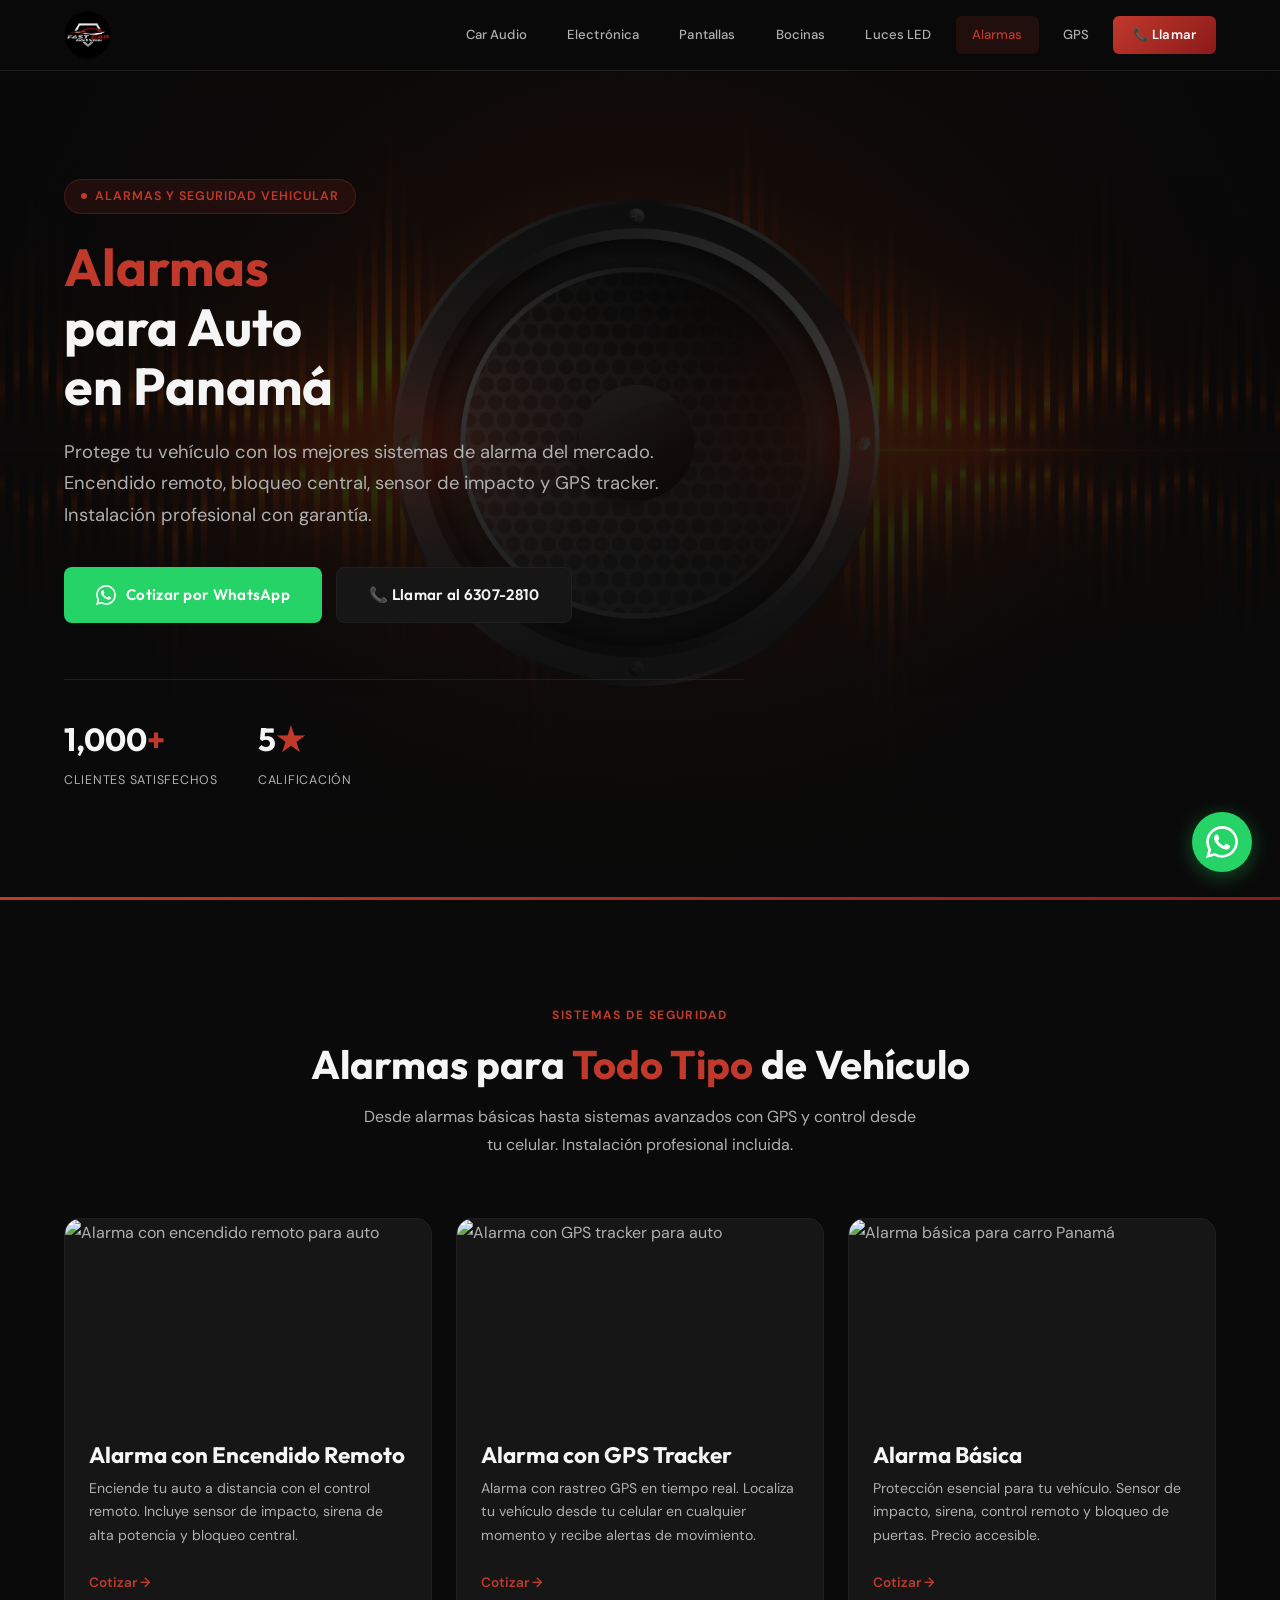
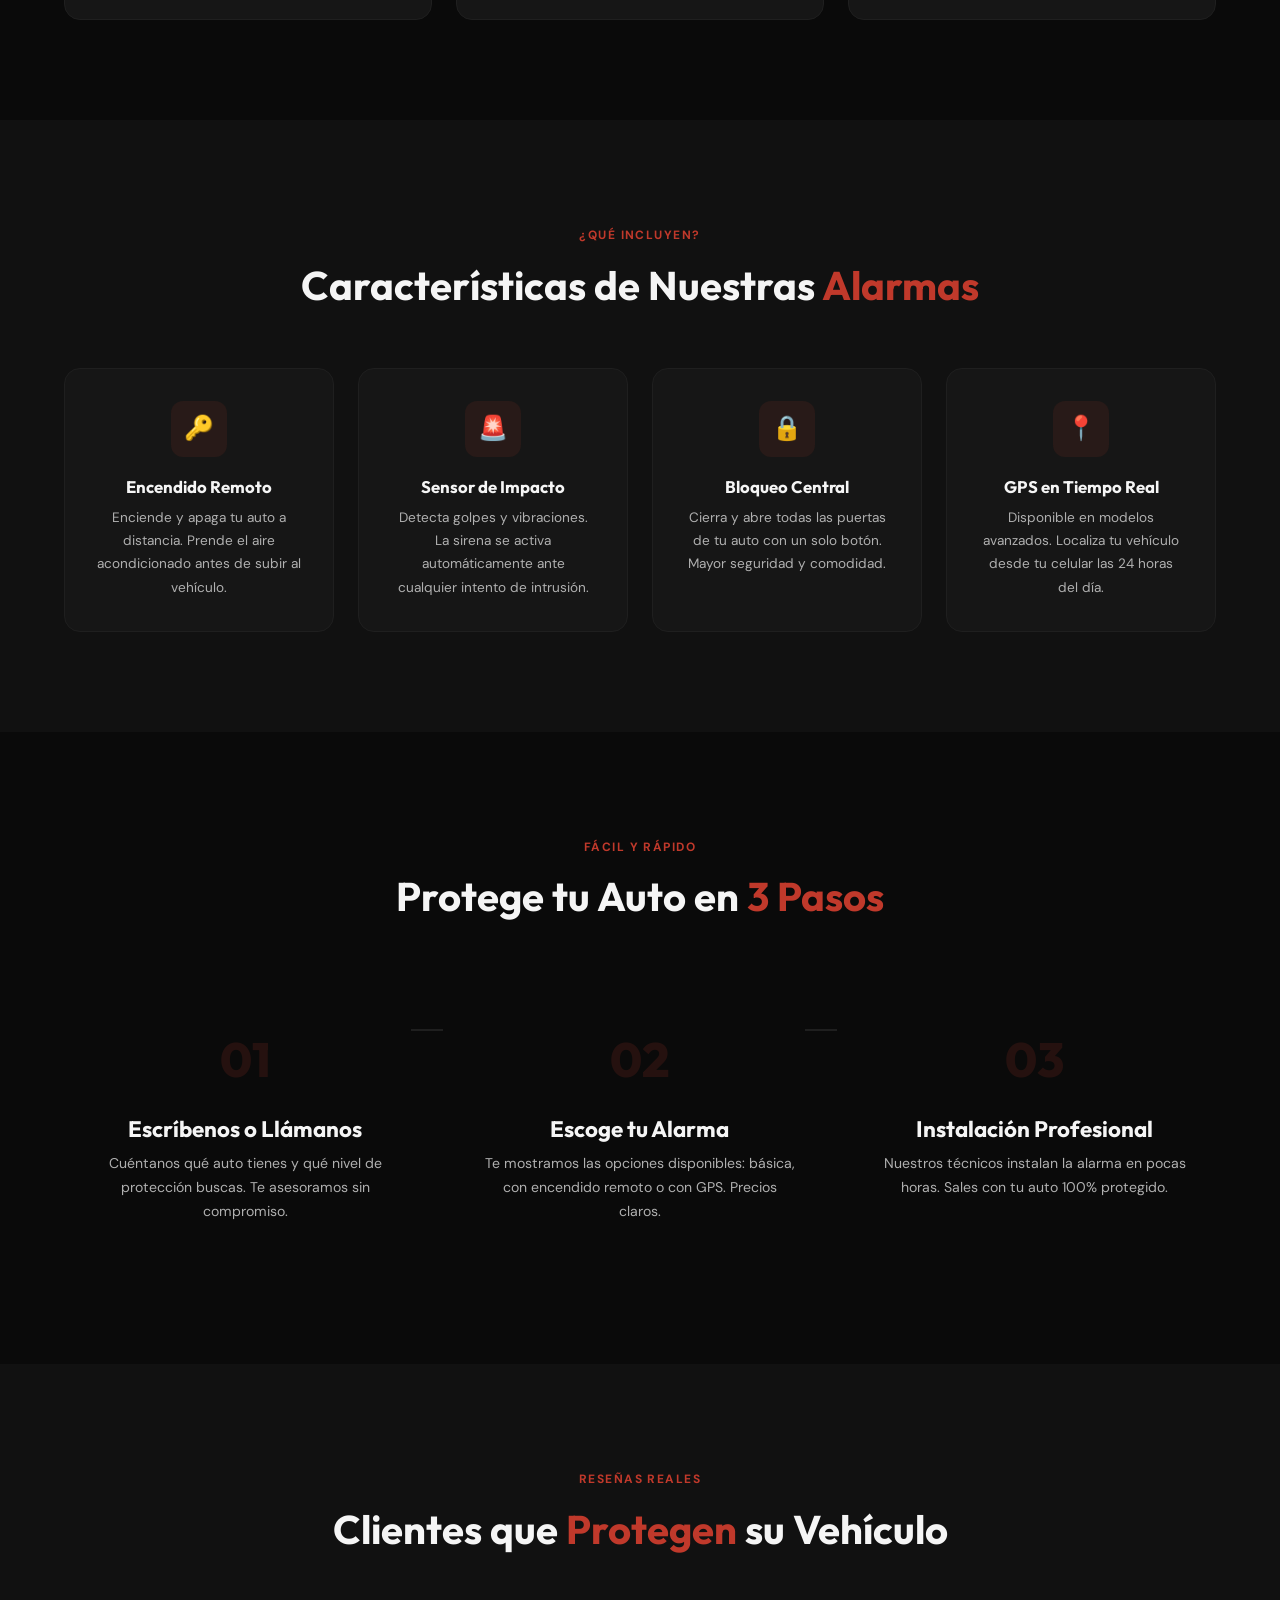
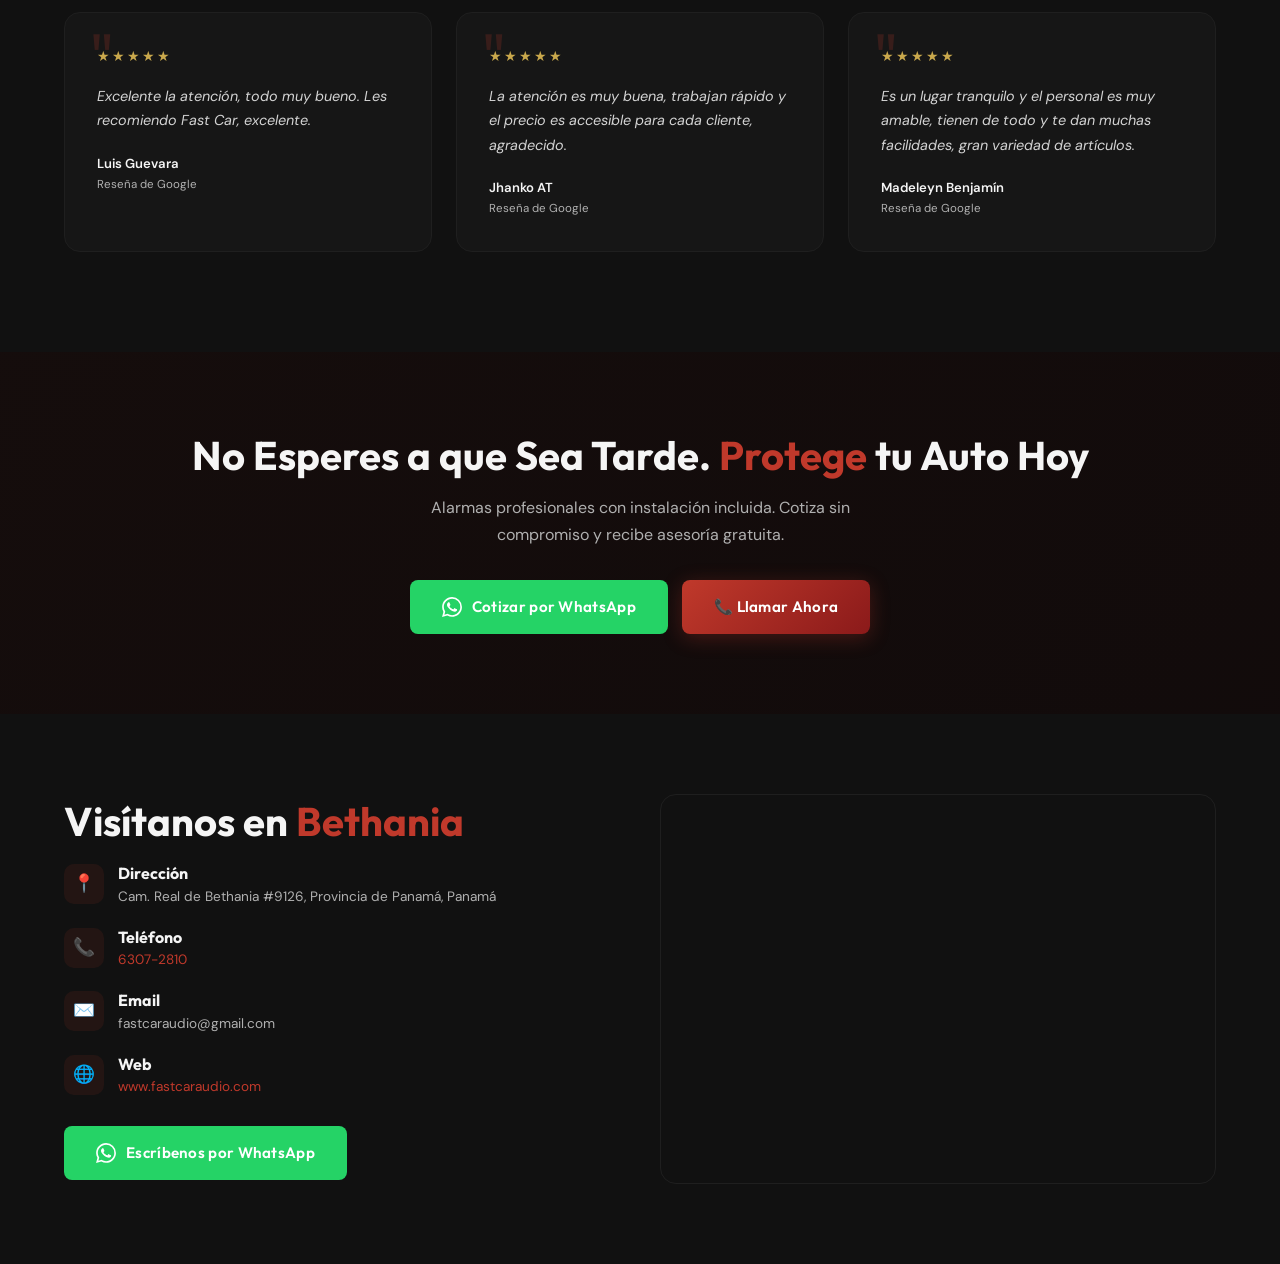
==== alarmas-auto.html @ 28c98e9f "." ====
<!DOCTYPE html>
<html lang="es">
<head>
  <meta charset="UTF-8">
  <meta name="viewport" content="width=device-width, initial-scale=1.0">
  <title>Alarmas para Auto en Panamá | Fast Car Audio & Systems</title>
  <meta name="description" content="Alarmas para auto en Panamá. Instalación de alarmas con encendido remoto, bloqueo central y GPS tracker. Protege tu vehículo. Cotiza ahora.">
  <meta name="robots" content="noindex, nofollow">
  <link rel="preconnect" href="https://fonts.googleapis.com">
  <link rel="preconnect" href="https://fonts.gstatic.com" crossorigin>
  <link href="https://fonts.googleapis.com/css2?family=Outfit:wght@400;500;600;700;800&family=DM+Sans:wght@400;500;600;700&display=swap" rel="stylesheet">
  <link rel="stylesheet" href="styles.css">
  <link rel="icon" href="logo.webp" type="image/png">

  <!-- ═══ TRACKING: REEMPLAZAR IDs POR LOS DEL CLIENTE ═══ -->
  <!--
  <script async src="https://www.googletagmanager.com/gtag/js?id=AW-XXXXXXXXX"></script>
  <script>
    window.dataLayer = window.dataLayer || [];
    function gtag(){dataLayer.push(arguments);}
    gtag('js', new Date());
    gtag('config', 'AW-XXXXXXXXX');
    gtag('config', 'G-XXXXXXXXXX');
  </script>
  -->
</head>
<body>

  <!-- ══════════════════════════════════════════════════ -->
  <!--                    NAVBAR                         -->
  <!-- ══════════════════════════════════════════════════ -->
  <nav class="navbar">
    <div class="nav-container">
      <a href="index.html" class="nav-logo">
        <img src="logo.webp" alt="Fast Car Audio & Systems" width="48" height="48">
      </a>
      <div class="nav-links">
        <a href="index.html">Car Audio</a>
        <a href="electronica-panama.html">Electrónica</a>
        <a href="pantallas-android.html">Pantallas</a>
        <a href="bocinas-sonido.html">Bocinas</a>
        <a href="luces-led.html">Luces LED</a>
        <a href="alarmas-auto.html" class="activo">Alarmas</a>
        <a href="gps-vehiculos.html">GPS</a>
        <a href="tel:+50763072810" class="nav-cta">📞 Llamar</a>
      </div>
      <button class="nav-hamburger" aria-label="Abrir menú">
        <span></span><span></span><span></span>
      </button>
    </div>
  </nav>

  <div class="nav-mobile-overlay">
    <button class="nav-mobile-close" aria-label="Cerrar menú">✕</button>
    <a href="index.html">Car Audio</a>
    <a href="electronica-panama.html">Electrónica</a>
    <a href="pantallas-android.html">Pantallas Android</a>
    <a href="bocinas-sonido.html">Bocinas y Sonido</a>
    <a href="luces-led.html">Luces LED</a>
    <a href="alarmas-auto.html">Alarmas</a>
    <a href="gps-vehiculos.html">GPS</a>
    <a href="tel:+50763072810" style="color: var(--rojo); font-weight: 700;">📞 6307-2810</a>
  </div>

  <!-- ══════════════════════════════════════════════════ -->
  <!--                     HERO                          -->
  <!-- ══════════════════════════════════════════════════ -->
  <section class="hero">
    <div class="hero-bg">
      <img src="imagen1.jpg" alt="Alarmas para auto en Panamá">
    </div>
    <div class="container">
      <div class="hero-content">
        <div class="hero-badge">Alarmas y Seguridad Vehicular</div>

        <h1>
          <span><span class="acento">Alarmas</span> para Auto</span>
          <span>en Panamá</span>
        </h1>

        <p class="subtitulo">
          Protege tu vehículo con los mejores sistemas de alarma del mercado. Encendido remoto, bloqueo central, sensor de impacto y GPS tracker. Instalación profesional con garantía.
        </p>

        <div class="hero-botones">
          <a href="https://wa.me/50763072810?text=Hola%2C%20quiero%20cotizar%20una%20alarma%20para%20mi%20auto" class="btn btn-whatsapp" data-tracking="hero_whatsapp_alarmas" target="_blank" rel="noopener">
            <svg class="btn-icon" viewBox="0 0 24 24" fill="currentColor"><path d="M17.472 14.382c-.297-.149-1.758-.867-2.03-.967-.273-.099-.471-.148-.67.15-.197.297-.767.966-.94 1.164-.173.199-.347.223-.644.075-.297-.15-1.255-.463-2.39-1.475-.883-.788-1.48-1.761-1.653-2.059-.173-.297-.018-.458.13-.606.134-.133.298-.347.446-.52.149-.174.198-.298.298-.497.099-.198.05-.371-.025-.52-.075-.149-.669-1.612-.916-2.207-.242-.579-.487-.5-.669-.51-.173-.008-.371-.01-.57-.01-.198 0-.52.074-.792.372-.272.297-1.04 1.016-1.04 2.479 0 1.462 1.065 2.875 1.213 3.074.149.198 2.096 3.2 5.077 4.487.709.306 1.262.489 1.694.625.712.227 1.36.195 1.871.118.571-.085 1.758-.719 2.006-1.413.248-.694.248-1.289.173-1.413-.074-.124-.272-.198-.57-.347m-5.421 7.403h-.004a9.87 9.87 0 01-5.031-1.378l-.361-.214-3.741.982.998-3.648-.235-.374a9.86 9.86 0 01-1.51-5.26c.001-5.45 4.436-9.884 9.888-9.884 2.64 0 5.122 1.03 6.988 2.898a9.825 9.825 0 012.893 6.994c-.003 5.45-4.437 9.884-9.885 9.884m8.413-18.297A11.815 11.815 0 0012.05 0C5.495 0 .16 5.335.157 11.892c0 2.096.547 4.142 1.588 5.945L.057 24l6.305-1.654a11.882 11.882 0 005.683 1.448h.005c6.554 0 11.89-5.335 11.893-11.893a11.821 11.821 0 00-3.48-8.413z"/></svg>
            Cotizar por WhatsApp
          </a>
          <a href="tel:+50763072810" class="btn btn-telefono" data-tracking="hero_call_alarmas">
            📞 Llamar al 6307-2810
          </a>
        </div>

        <div class="hero-stats">
          <div>
            <div class="hero-stat-numero">1,000<span class="acento">+</span></div>
            <div class="hero-stat-label">Clientes Satisfechos</div>
          </div>
          <div>
            <div class="hero-stat-numero">5<span class="acento">★</span></div>
            <div class="hero-stat-label">Calificación</div>
          </div>
        </div>
      </div>
    </div>
  </section>

  <!-- ══════════════════════════════════════════════════ -->
  <!--           PRODUCTOS: ALARMAS                      -->
  <!-- ══════════════════════════════════════════════════ -->
  <section class="seccion" id="productos">
    <div class="container">
      <div class="seccion-header fade-in">
        <span class="etiqueta">Sistemas de Seguridad</span>
        <h2>Alarmas para <span class="acento">Todo Tipo</span> de Vehículo</h2>
        <p>Desde alarmas básicas hasta sistemas avanzados con GPS y control desde tu celular. Instalación profesional incluida.</p>
      </div>

      <div class="grid-cards">

        <div class="card fade-in">
          <img src="imagen2.png" alt="Alarma con encendido remoto para auto" class="card-img">
          <div class="card-body">
            <h3>Alarma con Encendido Remoto</h3>
            <p>Enciende tu auto a distancia con el control remoto. Incluye sensor de impacto, sirena de alta potencia y bloqueo central.</p>
            <a href="https://wa.me/50763072810?text=Hola%2C%20quiero%20cotizar%20una%20alarma%20con%20encendido%20remoto" class="card-link" target="_blank" rel="noopener">Cotizar →</a>
          </div>
        </div>

        <div class="card fade-in">
          <img src="imagen3.png" alt="Alarma con GPS tracker para auto" class="card-img">
          <div class="card-body">
            <h3>Alarma con GPS Tracker</h3>
            <p>Alarma con rastreo GPS en tiempo real. Localiza tu vehículo desde tu celular en cualquier momento y recibe alertas de movimiento.</p>
            <a href="https://wa.me/50763072810?text=Hola%2C%20quiero%20cotizar%20una%20alarma%20con%20GPS" class="card-link" target="_blank" rel="noopener">Cotizar →</a>
          </div>
        </div>

        <div class="card fade-in">
          <img src="imagen4.png" alt="Alarma básica para carro Panamá" class="card-img">
          <div class="card-body">
            <h3>Alarma Básica</h3>
            <p>Protección esencial para tu vehículo. Sensor de impacto, sirena, control remoto y bloqueo de puertas. Precio accesible.</p>
            <a href="https://wa.me/50763072810?text=Hola%2C%20quiero%20cotizar%20una%20alarma%20básica" class="card-link" target="_blank" rel="noopener">Cotizar →</a>
          </div>
        </div>

      </div>
    </div>
  </section>

  <!-- ══════════════════════════════════════════════════ -->
  <!--             CARACTERÍSTICAS ALARMA                -->
  <!-- ══════════════════════════════════════════════════ -->
  <section class="seccion seccion-oscura" id="ventajas">
    <div class="container">
      <div class="seccion-header fade-in">
        <span class="etiqueta">¿Qué incluyen?</span>
        <h2>Características de Nuestras <span class="acento">Alarmas</span></h2>
      </div>

      <div class="ventajas-grid">
        <div class="ventaja-item fade-in">
          <div class="ventaja-icono">🔑</div>
          <h3>Encendido Remoto</h3>
          <p>Enciende y apaga tu auto a distancia. Prende el aire acondicionado antes de subir al vehículo.</p>
        </div>
        <div class="ventaja-item fade-in">
          <div class="ventaja-icono">🚨</div>
          <h3>Sensor de Impacto</h3>
          <p>Detecta golpes y vibraciones. La sirena se activa automáticamente ante cualquier intento de intrusión.</p>
        </div>
        <div class="ventaja-item fade-in">
          <div class="ventaja-icono">🔒</div>
          <h3>Bloqueo Central</h3>
          <p>Cierra y abre todas las puertas de tu auto con un solo botón. Mayor seguridad y comodidad.</p>
        </div>
        <div class="ventaja-item fade-in">
          <div class="ventaja-icono">📍</div>
          <h3>GPS en Tiempo Real</h3>
          <p>Disponible en modelos avanzados. Localiza tu vehículo desde tu celular las 24 horas del día.</p>
        </div>
      </div>
    </div>
  </section>

  <!-- ══════════════════════════════════════════════════ -->
  <!--              PROCESO / 3 PASOS                    -->
  <!-- ══════════════════════════════════════════════════ -->
  <section class="seccion" id="proceso">
    <div class="container">
      <div class="seccion-header fade-in">
        <span class="etiqueta">Fácil y rápido</span>
        <h2>Protege tu Auto en <span class="acento">3 Pasos</span></h2>
      </div>
      <div class="pasos-grid fade-in">
        <div class="paso">
          <h3>Escríbenos o Llámanos</h3>
          <p>Cuéntanos qué auto tienes y qué nivel de protección buscas. Te asesoramos sin compromiso.</p>
        </div>
        <div class="paso">
          <h3>Escoge tu Alarma</h3>
          <p>Te mostramos las opciones disponibles: básica, con encendido remoto o con GPS. Precios claros.</p>
        </div>
        <div class="paso">
          <h3>Instalación Profesional</h3>
          <p>Nuestros técnicos instalan la alarma en pocas horas. Sales con tu auto 100% protegido.</p>
        </div>
      </div>
    </div>
  </section>

  <!-- ══════════════════════════════════════════════════ -->
  <!--                  TESTIMONIOS                      -->
  <!-- ══════════════════════════════════════════════════ -->
  <section class="seccion seccion-oscura" id="testimonios">
    <div class="container">
      <div class="seccion-header fade-in">
        <span class="etiqueta">Reseñas reales</span>
        <h2>Clientes que <span class="acento">Protegen</span> su Vehículo</h2>
      </div>
      <div class="testimonios-grid">
        <div class="testimonio fade-in">
          <div class="testimonio-estrellas">★★★★★</div>
          <p>Excelente la atención, todo muy bueno. Les recomiendo Fast Car, excelente.</p>
          <div class="testimonio-autor">Luis Guevara</div>
          <div class="testimonio-fuente">Reseña de Google</div>
        </div>
        <div class="testimonio fade-in">
          <div class="testimonio-estrellas">★★★★★</div>
          <p>La atención es muy buena, trabajan rápido y el precio es accesible para cada cliente, agradecido.</p>
          <div class="testimonio-autor">Jhanko AT</div>
          <div class="testimonio-fuente">Reseña de Google</div>
        </div>
        <div class="testimonio fade-in">
          <div class="testimonio-estrellas">★★★★★</div>
          <p>Es un lugar tranquilo y el personal es muy amable, tienen de todo y te dan muchas facilidades, gran variedad de artículos.</p>
          <div class="testimonio-autor">Madeleyn Benjamín</div>
          <div class="testimonio-fuente">Reseña de Google</div>
        </div>
      </div>
    </div>
  </section>

  <!-- ══════════════════════════════════════════════════ -->
  <!--                  CTA FINAL                        -->
  <!-- ══════════════════════════════════════════════════ -->
  <section class="cta-seccion">
    <div class="container fade-in">
      <h2>No Esperes a que Sea Tarde. <span class="acento">Protege</span> tu Auto Hoy</h2>
      <p>Alarmas profesionales con instalación incluida. Cotiza sin compromiso y recibe asesoría gratuita.</p>
      <div class="cta-botones">
        <a href="https://wa.me/50763072810?text=Hola%2C%20quiero%20cotizar%20una%20alarma%20para%20mi%20auto" class="btn btn-whatsapp" data-tracking="cta_whatsapp_alarmas" target="_blank" rel="noopener">
          <svg class="btn-icon" viewBox="0 0 24 24" fill="currentColor"><path d="M17.472 14.382c-.297-.149-1.758-.867-2.03-.967-.273-.099-.471-.148-.67.15-.197.297-.767.966-.94 1.164-.173.199-.347.223-.644.075-.297-.15-1.255-.463-2.39-1.475-.883-.788-1.48-1.761-1.653-2.059-.173-.297-.018-.458.13-.606.134-.133.298-.347.446-.52.149-.174.198-.298.298-.497.099-.198.05-.371-.025-.52-.075-.149-.669-1.612-.916-2.207-.242-.579-.487-.5-.669-.51-.173-.008-.371-.01-.57-.01-.198 0-.52.074-.792.372-.272.297-1.04 1.016-1.04 2.479 0 1.462 1.065 2.875 1.213 3.074.149.198 2.096 3.2 5.077 4.487.709.306 1.262.489 1.694.625.712.227 1.36.195 1.871.118.571-.085 1.758-.719 2.006-1.413.248-.694.248-1.289.173-1.413-.074-.124-.272-.198-.57-.347m-5.421 7.403h-.004a9.87 9.87 0 01-5.031-1.378l-.361-.214-3.741.982.998-3.648-.235-.374a9.86 9.86 0 01-1.51-5.26c.001-5.45 4.436-9.884 9.888-9.884 2.64 0 5.122 1.03 6.988 2.898a9.825 9.825 0 012.893 6.994c-.003 5.45-4.437 9.884-9.885 9.884m8.413-18.297A11.815 11.815 0 0012.05 0C5.495 0 .16 5.335.157 11.892c0 2.096.547 4.142 1.588 5.945L.057 24l6.305-1.654a11.882 11.882 0 005.683 1.448h.005c6.554 0 11.89-5.335 11.893-11.893a11.821 11.821 0 00-3.48-8.413z"/></svg>
          Cotizar por WhatsApp
        </a>
        <a href="tel:+50763072810" class="btn btn-rojo" data-tracking="cta_call_alarmas">
          📞 Llamar Ahora
        </a>
      </div>
    </div>
  </section>

  <!-- ══════════════════════════════════════════════════ -->
  <!--               MAPA + CONTACTO                     -->
  <!-- ══════════════════════════════════════════════════ -->
  <section class="mapa-seccion" id="ubicacion">
    <div class="container">
      <div class="mapa-grid">
        <div class="mapa-info fade-in">
          <h2>Visítanos en <span class="acento">Bethania</span></h2>
          <div class="mapa-dato">
            <div class="mapa-dato-icono">📍</div>
            <div class="mapa-dato-texto">
              <h4>Dirección</h4>
              <p>Cam. Real de Bethania #9126, Provincia de Panamá, Panamá</p>
            </div>
          </div>
          <div class="mapa-dato">
            <div class="mapa-dato-icono">📞</div>
            <div class="mapa-dato-texto">
              <h4>Teléfono</h4>
              <p><a href="tel:+50763072810" style="color: var(--rojo);">6307-2810</a></p>
            </div>
          </div>
          <div class="mapa-dato">
            <div class="mapa-dato-icono">✉️</div>
            <div class="mapa-dato-texto">
              <h4>Email</h4>
              <p>fastcaraudio@gmail.com</p>
            </div>
          </div>
          <div class="mapa-dato">
            <div class="mapa-dato-icono">🌐</div>
            <div class="mapa-dato-texto">
              <h4>Web</h4>
              <p><a href="https://www.fastcaraudio.com" target="_blank" rel="noopener" style="color: var(--rojo);">www.fastcaraudio.com</a></p>
            </div>
          </div>
          <div style="margin-top: 28px;">
            <a href="https://wa.me/50763072810?text=Hola%2C%20quiero%20información%20sobre%20alarmas%20para%20auto" class="btn btn-whatsapp" data-tracking="mapa_whatsapp_alarmas" target="_blank" rel="noopener">
              <svg class="btn-icon" viewBox="0 0 24 24" fill="currentColor"><path d="M17.472 14.382c-.297-.149-1.758-.867-2.03-.967-.273-.099-.471-.148-.67.15-.197.297-.767.966-.94 1.164-.173.199-.347.223-.644.075-.297-.15-1.255-.463-2.39-1.475-.883-.788-1.48-1.761-1.653-2.059-.173-.297-.018-.458.13-.606.134-.133.298-.347.446-.52.149-.174.198-.298.298-.497.099-.198.05-.371-.025-.52-.075-.149-.669-1.612-.916-2.207-.242-.579-.487-.5-.669-.51-.173-.008-.371-.01-.57-.01-.198 0-.52.074-.792.372-.272.297-1.04 1.016-1.04 2.479 0 1.462 1.065 2.875 1.213 3.074.149.198 2.096 3.2 5.077 4.487.709.306 1.262.489 1.694.625.712.227 1.36.195 1.871.118.571-.085 1.758-.719 2.006-1.413.248-.694.248-1.289.173-1.413-.074-.124-.272-.198-.57-.347m-5.421 7.403h-.004a9.87 9.87 0 01-5.031-1.378l-.361-.214-3.741.982.998-3.648-.235-.374a9.86 9.86 0 01-1.51-5.26c.001-5.45 4.436-9.884 9.888-9.884 2.64 0 5.122 1.03 6.988 2.898a9.825 9.825 0 012.893 6.994c-.003 5.45-4.437 9.884-9.885 9.884m8.413-18.297A11.815 11.815 0 0012.05 0C5.495 0 .16 5.335.157 11.892c0 2.096.547 4.142 1.588 5.945L.057 24l6.305-1.654a11.882 11.882 0 005.683 1.448h.005c6.554 0 11.89-5.335 11.893-11.893a11.821 11.821 0 00-3.48-8.413z"/></svg>
              Escríbenos por WhatsApp
            </a>
          </div>
        </div>
        <div class="mapa-embed fade-in">
          <iframe src="https://www.google.com/maps/embed?pb=!1m18!1m12!1m3!1d63049.62237166867!2d-79.59962285136719!3d9.008775199999999!2m3!1f0!2f0!3f0!3m2!1i1024!2i768!4f13.1!3m3!1m2!1s0x8faca9417acc963b%3A0x696e526d2cab1e65!2sFast%20Car%20Audio%20and%20Systems.!5e0!3m2!1ses-419!2smx!4v1773344928419!5m2!1ses-419!2smx" width="600" height="450" style="border:0;" allowfullscreen="" loading="lazy" referrerpolicy="no-referrer-when-downgrade"></iframe>
        </div>
      </div>
    </div>
  </section>

  <!-- WHATSAPP FLOTANTE -->
  <div class="whatsapp-float">
    <span class="whatsapp-float-tooltip">¿Necesitas alarma? Escríbenos</span>
    <a href="https://wa.me/50763072810?text=Hola%2C%20quiero%20cotizar%20una%20alarma%20para%20mi%20auto" class="whatsapp-float-btn" data-tracking="floating_whatsapp_alarmas" target="_blank" rel="noopener" aria-label="Contactar por WhatsApp">
      <svg viewBox="0 0 24 24"><path d="M17.472 14.382c-.297-.149-1.758-.867-2.03-.967-.273-.099-.471-.148-.67.15-.197.297-.767.966-.94 1.164-.173.199-.347.223-.644.075-.297-.15-1.255-.463-2.39-1.475-.883-.788-1.48-1.761-1.653-2.059-.173-.297-.018-.458.13-.606.134-.133.298-.347.446-.52.149-.174.198-.298.298-.497.099-.198.05-.371-.025-.52-.075-.149-.669-1.612-.916-2.207-.242-.579-.487-.5-.669-.51-.173-.008-.371-.01-.57-.01-.198 0-.52.074-.792.372-.272.297-1.04 1.016-1.04 2.479 0 1.462 1.065 2.875 1.213 3.074.149.198 2.096 3.2 5.077 4.487.709.306 1.262.489 1.694.625.712.227 1.36.195 1.871.118.571-.085 1.758-.719 2.006-1.413.248-.694.248-1.289.173-1.413-.074-.124-.272-.198-.57-.347m-5.421 7.403h-.004a9.87 9.87 0 01-5.031-1.378l-.361-.214-3.741.982.998-3.648-.235-.374a9.86 9.86 0 01-1.51-5.26c.001-5.45 4.436-9.884 9.888-9.884 2.64 0 5.122 1.03 6.988 2.898a9.825 9.825 0 012.893 6.994c-.003 5.45-4.437 9.884-9.885 9.884m8.413-18.297A11.815 11.815 0 0012.05 0C5.495 0 .16 5.335.157 11.892c0 2.096.547 4.142 1.588 5.945L.057 24l6.305-1.654a11.882 11.882 0 005.683 1.448h.005c6.554 0 11.89-5.335 11.893-11.893a11.821 11.821 0 00-3.48-8.413z"/></svg>
    </a>
  </div>

  <script src="nav.js"></script>
</body>
</html>
---- styles.css ----
/* ══════════════════════════════════════════════════════════════
   FAST CAR AUDIO & SYSTEMS — Landing Pages Shared CSS
   Colores: Negro #0a0a0a, Rojo #c0392b, Plata #b0b0b0, Blanco #f5f5f5
   Tipografía: Outfit (display) + DM Sans (body)
   ══════════════════════════════════════════════════════════════ */

/* ─── RESET & BASE ─── */
*, *::before, *::after {
  margin: 0;
  padding: 0;
  box-sizing: border-box;
}

:root {
  --negro: #0a0a0a;
  --negro-suave: #111111;
  --negro-card: #161616;
  --negro-borde: #1f1f1f;
  --rojo: #c0392b;
  --rojo-hover: #e74c3c;
  --rojo-oscuro: #8b1a1a;
  --plata: #b0b0b0;
  --plata-clara: #d4d4d4;
  --blanco: #f5f5f5;
  --dorado-suave: #c9a84c;
  --gradiente-hero: linear-gradient(135deg, #0a0a0a 0%, #1a0a0a 50%, #0a0a0a 100%);
  --gradiente-rojo: linear-gradient(135deg, #c0392b 0%, #8b1a1a 100%);
  --sombra-card: 0 4px 24px rgba(0,0,0,0.4);
  --sombra-elevada: 0 8px 40px rgba(0,0,0,0.6);
  --radio: 8px;
  --radio-lg: 16px;
  --transicion: 0.3s cubic-bezier(0.4, 0, 0.2, 1);
  --max-width: 1200px;
}

html {
  scroll-behavior: smooth;
  font-size: 16px;
}

body {
  font-family: 'DM Sans', sans-serif;
  background-color: var(--negro);
  color: var(--plata);
  line-height: 1.7;
  overflow-x: hidden;
  -webkit-font-smoothing: antialiased;
}

img {
  max-width: 100%;
  height: auto;
  display: block;
}

a {
  text-decoration: none;
  color: inherit;
  transition: var(--transicion);
}

ul { list-style: none; }

.container {
  width: 100%;
  max-width: var(--max-width);
  margin: 0 auto;
  padding: 0 24px;
}

/* ─── TIPOGRAFÍA ─── */
h1, h2, h3, h4 {
  font-family: 'Outfit', sans-serif;
  color: var(--blanco);
  font-weight: 700;
  line-height: 1.15;
}

h1 { font-size: clamp(2rem, 5vw, 3.25rem); }
h2 { font-size: clamp(1.6rem, 3.5vw, 2.5rem); }
h3 { font-size: clamp(1.1rem, 2vw, 1.4rem); }
h4 { font-size: 1rem; }

.subtitulo {
  font-size: clamp(0.95rem, 1.5vw, 1.15rem);
  color: var(--plata);
  max-width: 600px;
}

.acento { color: var(--rojo); }
.acento-plata { color: var(--plata-clara); }

/* ─── BOTONES ─── */
.btn {
  display: inline-flex;
  align-items: center;
  gap: 10px;
  padding: 14px 32px;
  border-radius: var(--radio);
  font-family: 'Outfit', sans-serif;
  font-weight: 600;
  font-size: 0.95rem;
  letter-spacing: 0.02em;
  cursor: pointer;
  transition: var(--transicion);
  border: none;
  text-align: center;
  justify-content: center;
}

.btn-rojo {
  background: var(--gradiente-rojo);
  color: #fff;
  box-shadow: 0 4px 20px rgba(192, 57, 43, 0.3);
}

.btn-rojo:hover {
  background: var(--rojo-hover);
  box-shadow: 0 6px 28px rgba(231, 76, 60, 0.4);
  transform: translateY(-2px);
}

.btn-outline {
  background: transparent;
  color: var(--blanco);
  border: 1.5px solid var(--plata);
}

.btn-outline:hover {
  border-color: var(--rojo);
  color: var(--rojo);
}

.btn-whatsapp {
  background: #25d366;
  color: #fff;
}

.btn-whatsapp:hover {
  background: #1ebe5d;
  transform: translateY(-2px);
  box-shadow: 0 6px 28px rgba(37, 211, 102, 0.3);
}

.btn-telefono {
  background: var(--negro-card);
  color: var(--blanco);
  border: 1.5px solid var(--negro-borde);
}

.btn-telefono:hover {
  border-color: var(--plata);
}

.btn-icon {
  width: 20px;
  height: 20px;
  flex-shrink: 0;
}

/* ─── NAVBAR ─── */
.navbar {
  position: fixed;
  top: 0;
  left: 0;
  width: 100%;
  z-index: 1000;
  background: rgba(10, 10, 10, 0.85);
  backdrop-filter: blur(20px);
  -webkit-backdrop-filter: blur(20px);
  border-bottom: 1px solid var(--negro-borde);
  transition: var(--transicion);
}

.navbar.scrolled {
  background: rgba(10, 10, 10, 0.95);
  box-shadow: 0 2px 20px rgba(0,0,0,0.5);
}

.nav-container {
  max-width: var(--max-width);
  margin: 0 auto;
  padding: 0 24px;
  display: flex;
  align-items: center;
  justify-content: space-between;
  height: 70px;
}

.nav-logo img {
  height: 48px;
  width: auto;
}

.nav-links {
  display: flex;
  align-items: center;
  gap: 8px;
}

.nav-links a {
  padding: 8px 16px;
  font-size: 0.82rem;
  font-weight: 500;
  color: var(--plata);
  border-radius: 6px;
  letter-spacing: 0.01em;
  transition: var(--transicion);
  white-space: nowrap;
}

.nav-links a:hover,
.nav-links a.activo {
  color: var(--blanco);
  background: rgba(192, 57, 43, 0.12);
}

.nav-links a.activo {
  color: var(--rojo);
}

.nav-cta {
  padding: 8px 20px !important;
  background: var(--gradiente-rojo) !important;
  color: #fff !important;
  border-radius: 6px !important;
  font-weight: 600 !important;
  font-size: 0.82rem !important;
}

.nav-cta:hover {
  opacity: 0.9;
}

/* Hamburguesa mobile */
.nav-hamburger {
  display: none;
  flex-direction: column;
  gap: 5px;
  cursor: pointer;
  padding: 8px;
  background: none;
  border: none;
}

.nav-hamburger span {
  display: block;
  width: 24px;
  height: 2px;
  background: var(--blanco);
  border-radius: 2px;
  transition: var(--transicion);
}

.nav-mobile-overlay {
  display: none;
  position: fixed;
  top: 0;
  left: 0;
  width: 100%;
  height: 100%;
  background: rgba(10, 10, 10, 0.97);
  z-index: 999;
  flex-direction: column;
  align-items: center;
  justify-content: center;
  gap: 12px;
}

.nav-mobile-overlay.open {
  display: flex;
}

.nav-mobile-overlay a {
  font-family: 'Outfit', sans-serif;
  font-size: 1.15rem;
  color: var(--plata);
  padding: 12px 24px;
  transition: var(--transicion);
}

.nav-mobile-overlay a:hover {
  color: var(--rojo);
}

.nav-mobile-close {
  position: absolute;
  top: 20px;
  right: 24px;
  background: none;
  border: none;
  color: var(--blanco);
  font-size: 2rem;
  cursor: pointer;
}

/* ─── HERO ─── */
.hero {
  position: relative;
  min-height: 100vh;
  display: flex;
  align-items: center;
  padding-top: 70px;
  overflow: hidden;
}

.hero-bg {
  position: absolute;
  inset: 0;
  z-index: 0;
}

.hero-bg img {
  width: 100%;
  height: 100%;
  object-fit: cover;
  opacity: 0.3;
}

.hero-bg::after {
  content: '';
  position: absolute;
  inset: 0;
  background: linear-gradient(
    180deg,
    rgba(10,10,10,0.7) 0%,
    rgba(10,10,10,0.4) 40%,
    rgba(10,10,10,0.85) 80%,
    var(--negro) 100%
  );
}

/* Línea decorativa roja */
.hero-bg::before {
  content: '';
  position: absolute;
  bottom: 0;
  left: 0;
  width: 100%;
  height: 3px;
  background: var(--gradiente-rojo);
  z-index: 1;
}

.hero-content {
  position: relative;
  z-index: 2;
  max-width: 680px;
}

.hero-badge {
  display: inline-flex;
  align-items: center;
  gap: 8px;
  padding: 6px 16px;
  background: rgba(192, 57, 43, 0.12);
  border: 1px solid rgba(192, 57, 43, 0.25);
  border-radius: 100px;
  font-size: 0.78rem;
  font-weight: 600;
  color: var(--rojo);
  text-transform: uppercase;
  letter-spacing: 0.08em;
  margin-bottom: 24px;
}

.hero-badge::before {
  content: '';
  width: 6px;
  height: 6px;
  background: var(--rojo);
  border-radius: 50%;
  animation: pulse-dot 2s ease-in-out infinite;
}

@keyframes pulse-dot {
  0%, 100% { opacity: 1; }
  50% { opacity: 0.3; }
}

.hero h1 {
  margin-bottom: 20px;
}

.hero h1 span {
  display: block;
}

.hero .subtitulo {
  margin-bottom: 36px;
}

.hero-botones {
  display: flex;
  gap: 14px;
  flex-wrap: wrap;
}

/* Stats en hero */
.hero-stats {
  display: flex;
  gap: 40px;
  margin-top: 56px;
  padding-top: 32px;
  border-top: 1px solid var(--negro-borde);
}

.hero-stat-numero {
  font-family: 'Outfit', sans-serif;
  font-size: 2rem;
  font-weight: 700;
  color: var(--blanco);
}

.hero-stat-numero .acento {
  color: var(--rojo);
}

.hero-stat-label {
  font-size: 0.78rem;
  color: var(--plata);
  text-transform: uppercase;
  letter-spacing: 0.06em;
  margin-top: 4px;
}

/* ─── SECCIÓN SERVICIOS / PRODUCTOS ─── */
.seccion {
  padding: 100px 0;
  position: relative;
}

.seccion-oscura {
  background: var(--negro-suave);
}

.seccion-header {
  text-align: center;
  margin-bottom: 60px;
}

.seccion-header .etiqueta {
  display: inline-block;
  font-size: 0.75rem;
  font-weight: 700;
  text-transform: uppercase;
  letter-spacing: 0.12em;
  color: var(--rojo);
  margin-bottom: 16px;
}

.seccion-header p {
  max-width: 560px;
  margin: 16px auto 0;
  color: var(--plata);
}

/* Grid de cards */
.grid-cards {
  display: grid;
  grid-template-columns: repeat(auto-fit, minmax(280px, 1fr));
  gap: 24px;
}

.card {
  background: var(--negro-card);
  border: 1px solid var(--negro-borde);
  border-radius: var(--radio-lg);
  overflow: hidden;
  transition: var(--transicion);
}

.card:hover {
  border-color: rgba(192, 57, 43, 0.3);
  transform: translateY(-4px);
  box-shadow: var(--sombra-card);
}

.card-img {
  width: 100%;
  height: 200px;
  object-fit: cover;
}

.card-body {
  padding: 24px;
}

.card-body h3 {
  margin-bottom: 8px;
}

.card-body p {
  font-size: 0.88rem;
  color: var(--plata);
  margin-bottom: 20px;
}

.card-link {
  font-size: 0.85rem;
  font-weight: 600;
  color: var(--rojo);
  display: inline-flex;
  align-items: center;
  gap: 6px;
}

.card-link:hover {
  color: var(--rojo-hover);
  gap: 10px;
}

/* ─── POR QUÉ ELEGIRNOS ─── */
.ventajas-grid {
  display: grid;
  grid-template-columns: repeat(auto-fit, minmax(250px, 1fr));
  gap: 24px;
}

.ventaja-item {
  padding: 32px;
  background: var(--negro-card);
  border: 1px solid var(--negro-borde);
  border-radius: var(--radio-lg);
  text-align: center;
  transition: var(--transicion);
}

.ventaja-item:hover {
  border-color: rgba(192, 57, 43, 0.2);
}

.ventaja-icono {
  width: 56px;
  height: 56px;
  margin: 0 auto 20px;
  display: flex;
  align-items: center;
  justify-content: center;
  background: rgba(192, 57, 43, 0.1);
  border-radius: 12px;
  color: var(--rojo);
  font-size: 1.5rem;
}

.ventaja-item h3 {
  margin-bottom: 10px;
  font-size: 1.05rem;
}

.ventaja-item p {
  font-size: 0.85rem;
}

/* ─── TESTIMONIOS ─── */
.testimonios-grid {
  display: grid;
  grid-template-columns: repeat(auto-fit, minmax(300px, 1fr));
  gap: 24px;
}

.testimonio {
  padding: 32px;
  background: var(--negro-card);
  border: 1px solid var(--negro-borde);
  border-radius: var(--radio-lg);
  position: relative;
}

.testimonio::before {
  content: '"';
  font-family: 'Outfit', sans-serif;
  font-size: 4rem;
  color: var(--rojo);
  opacity: 0.2;
  position: absolute;
  top: 12px;
  left: 24px;
  line-height: 1;
}

.testimonio-estrellas {
  color: var(--dorado-suave);
  font-size: 0.85rem;
  margin-bottom: 16px;
  letter-spacing: 2px;
}

.testimonio p {
  font-size: 0.9rem;
  font-style: italic;
  margin-bottom: 20px;
  color: var(--plata-clara);
}

.testimonio-autor {
  font-size: 0.82rem;
  font-weight: 600;
  color: var(--blanco);
}

.testimonio-fuente {
  font-size: 0.72rem;
  color: var(--plata);
}

/* ─── MARCAS ─── */
.marcas-grid {
  display: flex;
  align-items: center;
  justify-content: center;
  gap: 48px;
  flex-wrap: wrap;
  opacity: 0.5;
}

.marcas-grid span {
  font-family: 'Outfit', sans-serif;
  font-size: 1.2rem;
  font-weight: 700;
  color: var(--plata);
  letter-spacing: 0.06em;
  text-transform: uppercase;
}

/* ─── CTA / CONTACTO ─── */
.cta-seccion {
  padding: 80px 0;
  text-align: center;
  position: relative;
  overflow: hidden;
}

.cta-seccion::before {
  content: '';
  position: absolute;
  inset: 0;
  background: var(--gradiente-rojo);
  opacity: 0.06;
}

.cta-seccion .container {
  position: relative;
  z-index: 1;
}

.cta-seccion h2 {
  margin-bottom: 16px;
}

.cta-seccion p {
  margin-bottom: 32px;
  max-width: 500px;
  margin-left: auto;
  margin-right: auto;
}

.cta-botones {
  display: flex;
  gap: 14px;
  justify-content: center;
  flex-wrap: wrap;
}

/* ─── MAPA ─── */
.mapa-seccion {
  padding: 80px 0;
  background: var(--negro-suave);
}

.mapa-grid {
  display: grid;
  grid-template-columns: 1fr 1fr;
  gap: 40px;
  align-items: center;
}

.mapa-info h2 {
  margin-bottom: 20px;
}

.mapa-dato {
  display: flex;
  align-items: flex-start;
  gap: 14px;
  margin-bottom: 20px;
}

.mapa-dato-icono {
  width: 40px;
  height: 40px;
  flex-shrink: 0;
  display: flex;
  align-items: center;
  justify-content: center;
  background: rgba(192, 57, 43, 0.1);
  border-radius: 10px;
  color: var(--rojo);
  font-size: 1.1rem;
}

.mapa-dato-texto h4 {
  color: var(--blanco);
  margin-bottom: 2px;
}

.mapa-dato-texto p {
  font-size: 0.85rem;
}

.mapa-embed {
  border-radius: var(--radio-lg);
  overflow: hidden;
  border: 1px solid var(--negro-borde);
}

.mapa-embed iframe {
  width: 100%;
  height: 380px;
  border: 0;
}

/* ─── PROCESO / PASOS ─── */
.pasos-grid {
  display: grid;
  grid-template-columns: repeat(3, 1fr);
  gap: 32px;
  counter-reset: paso;
}

.paso {
  text-align: center;
  padding: 40px 24px;
  position: relative;
  counter-increment: paso;
}

.paso::before {
  content: counter(paso, decimal-leading-zero);
  font-family: 'Outfit', sans-serif;
  font-size: 3rem;
  font-weight: 800;
  color: var(--rojo);
  opacity: 0.15;
  display: block;
  margin-bottom: 16px;
}

.paso h3 {
  margin-bottom: 10px;
}

.paso p {
  font-size: 0.88rem;
}

/* Línea conectora entre pasos */
.paso:not(:last-child)::after {
  content: '';
  position: absolute;
  top: 50px;
  right: -16px;
  width: 32px;
  height: 2px;
  background: var(--negro-borde);
}

/* ─── WHATSAPP FLOTANTE ─── */
.whatsapp-float {
  position: fixed;
  bottom: 28px;
  right: 28px;
  z-index: 998;
  display: flex;
  align-items: center;
  gap: 10px;
}

.whatsapp-float-btn {
  width: 60px;
  height: 60px;
  border-radius: 50%;
  background: #25d366;
  display: flex;
  align-items: center;
  justify-content: center;
  box-shadow: 0 4px 20px rgba(37, 211, 102, 0.35);
  transition: var(--transicion);
  border: none;
  cursor: pointer;
}

.whatsapp-float-btn:hover {
  transform: scale(1.08);
  box-shadow: 0 6px 28px rgba(37, 211, 102, 0.5);
}

.whatsapp-float-btn svg {
  width: 32px;
  height: 32px;
  fill: #fff;
}

.whatsapp-float-tooltip {
  background: var(--negro-card);
  color: var(--blanco);
  padding: 10px 16px;
  border-radius: var(--radio);
  font-size: 0.82rem;
  font-weight: 500;
  box-shadow: var(--sombra-card);
  white-space: nowrap;
  opacity: 0;
  transform: translateX(10px);
  transition: var(--transicion);
  pointer-events: none;
}

.whatsapp-float:hover .whatsapp-float-tooltip {
  opacity: 1;
  transform: translateX(0);
}

/* ─── ANIMACIONES DE ENTRADA ─── */
.fade-in {
  opacity: 0;
  transform: translateY(24px);
  transition: opacity 0.6s ease, transform 0.6s ease;
}

.fade-in.visible {
  opacity: 1;
  transform: translateY(0);
}

/* ─── RESPONSIVE ─── */
@media (max-width: 992px) {
  .nav-links { display: none; }
  .nav-hamburger { display: flex; }

  .hero-stats {
    gap: 24px;
    flex-wrap: wrap;
  }

  .mapa-grid {
    grid-template-columns: 1fr;
  }

  .pasos-grid {
    grid-template-columns: 1fr;
    gap: 16px;
  }

  .paso:not(:last-child)::after {
    display: none;
  }
}

@media (max-width: 768px) {
  .hero {
    min-height: auto;
    padding-top: 90px;
    padding-bottom: 60px;
  }

  .hero-botones {
    flex-direction: column;
  }

  .btn {
    width: 100%;
    justify-content: center;
  }

  .seccion {
    padding: 64px 0;
  }

  .grid-cards {
    grid-template-columns: 1fr;
  }

  .testimonios-grid {
    grid-template-columns: 1fr;
  }

  .whatsapp-float-tooltip {
    display: none;
  }
}

@media (max-width: 480px) {
  .container {
    padding: 0 16px;
  }

  h1 { font-size: 1.75rem; }
  h2 { font-size: 1.4rem; }
}
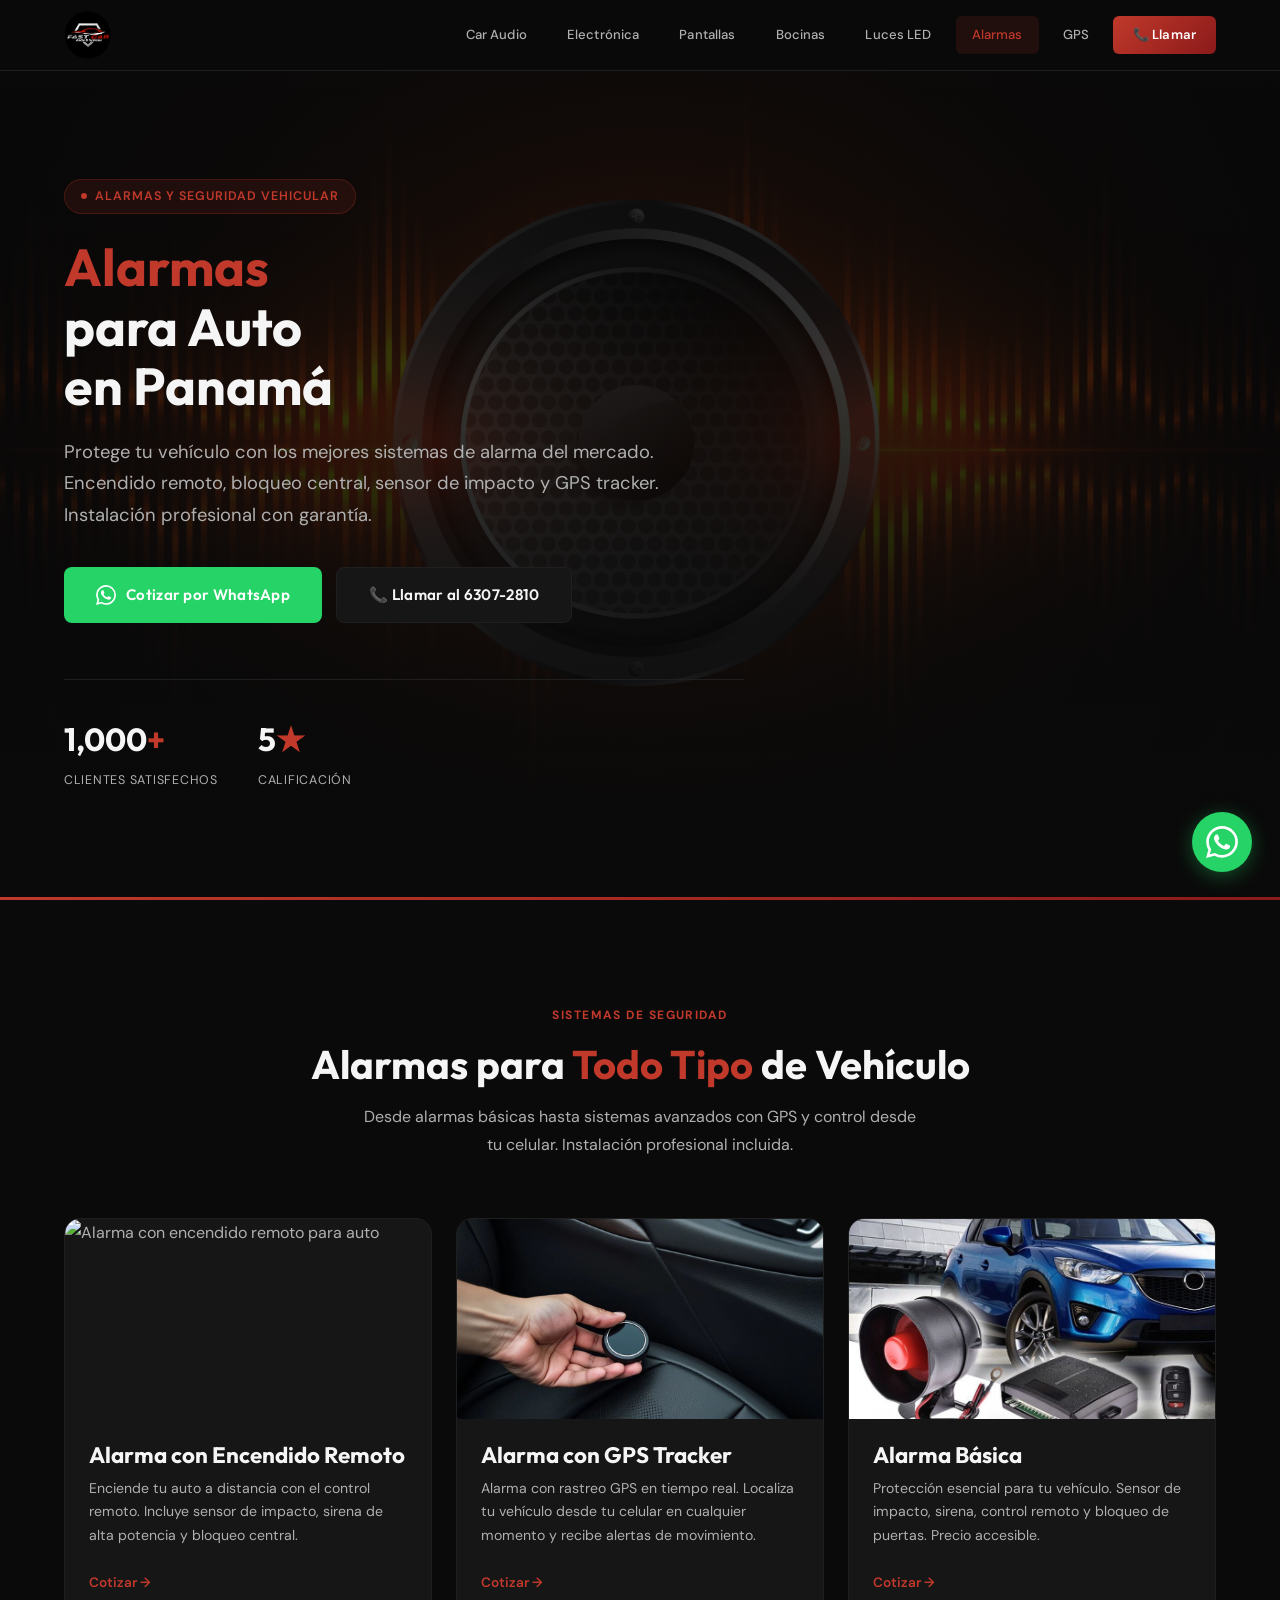
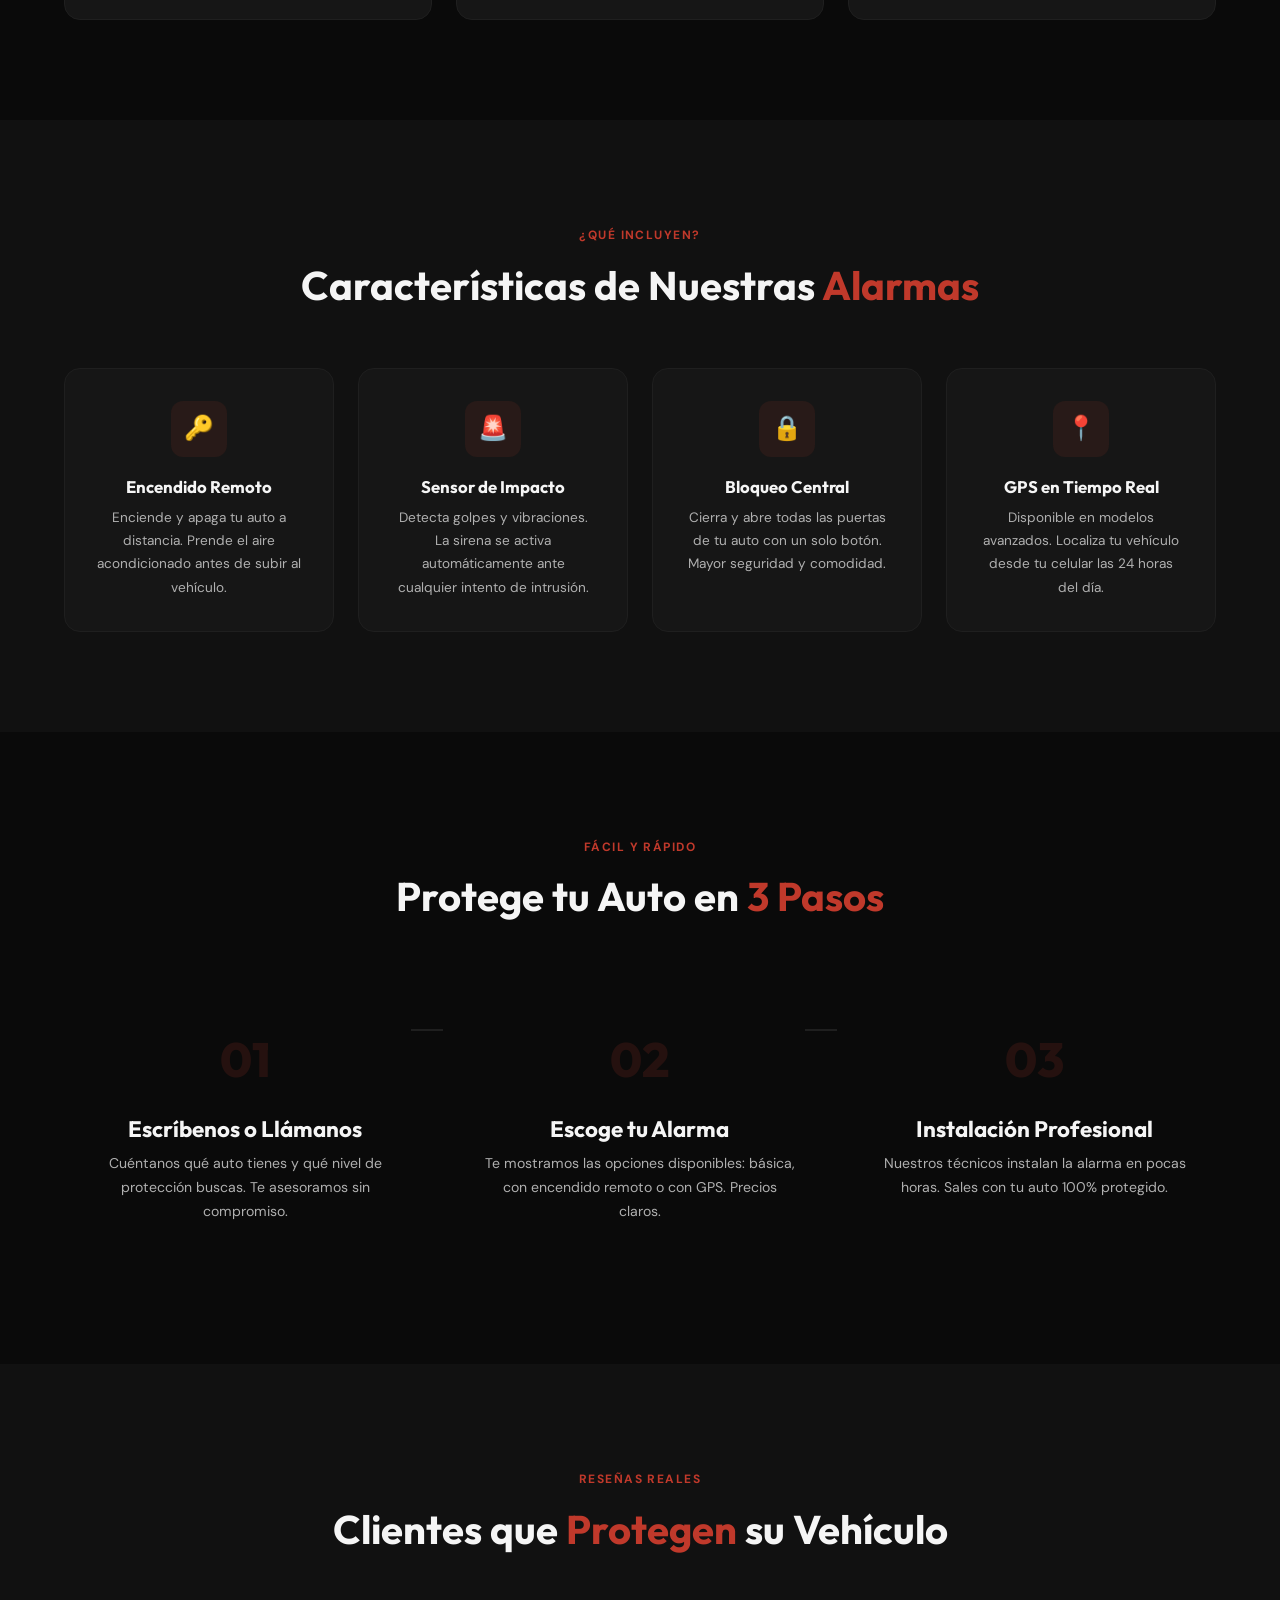
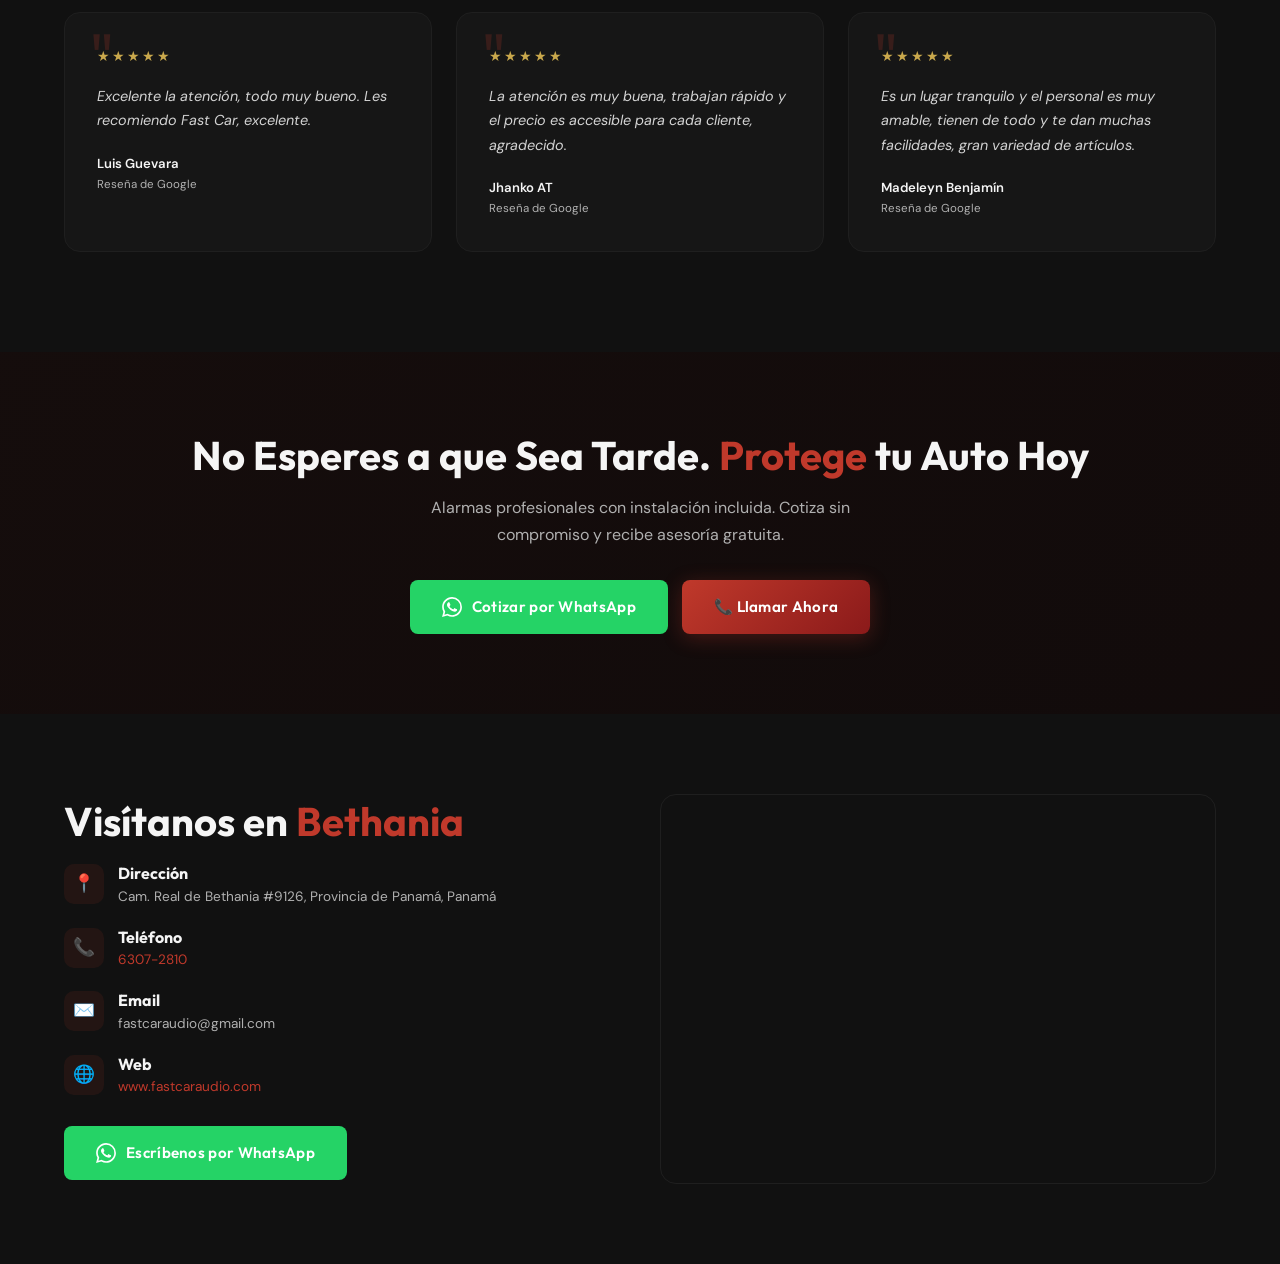
==== commit 1da65d03: ".finalsinconversion" ====
--- a/alarmas-auto.html
+++ b/alarmas-auto.html
@@ -120,7 +120,7 @@
       <div class="grid-cards">
 
         <div class="card fade-in">
-          <img src="imagen2.png" alt="Alarma con encendido remoto para auto" class="card-img">
+          <img src="alarma1.jpg" alt="Alarma con encendido remoto para auto" class="card-img">
           <div class="card-body">
             <h3>Alarma con Encendido Remoto</h3>
             <p>Enciende tu auto a distancia con el control remoto. Incluye sensor de impacto, sirena de alta potencia y bloqueo central.</p>
@@ -129,7 +129,7 @@
         </div>
 
         <div class="card fade-in">
-          <img src="imagen3.png" alt="Alarma con GPS tracker para auto" class="card-img">
+          <img src="alarma2.jpg" alt="Alarma con GPS tracker para auto" class="card-img">
           <div class="card-body">
             <h3>Alarma con GPS Tracker</h3>
             <p>Alarma con rastreo GPS en tiempo real. Localiza tu vehículo desde tu celular en cualquier momento y recibe alertas de movimiento.</p>
@@ -138,7 +138,7 @@
         </div>
 
         <div class="card fade-in">
-          <img src="imagen4.png" alt="Alarma básica para carro Panamá" class="card-img">
+          <img src="alarma3.jpg" alt="Alarma básica para carro Panamá" class="card-img">
           <div class="card-body">
             <h3>Alarma Básica</h3>
             <p>Protección esencial para tu vehículo. Sensor de impacto, sirena, control remoto y bloqueo de puertas. Precio accesible.</p>
